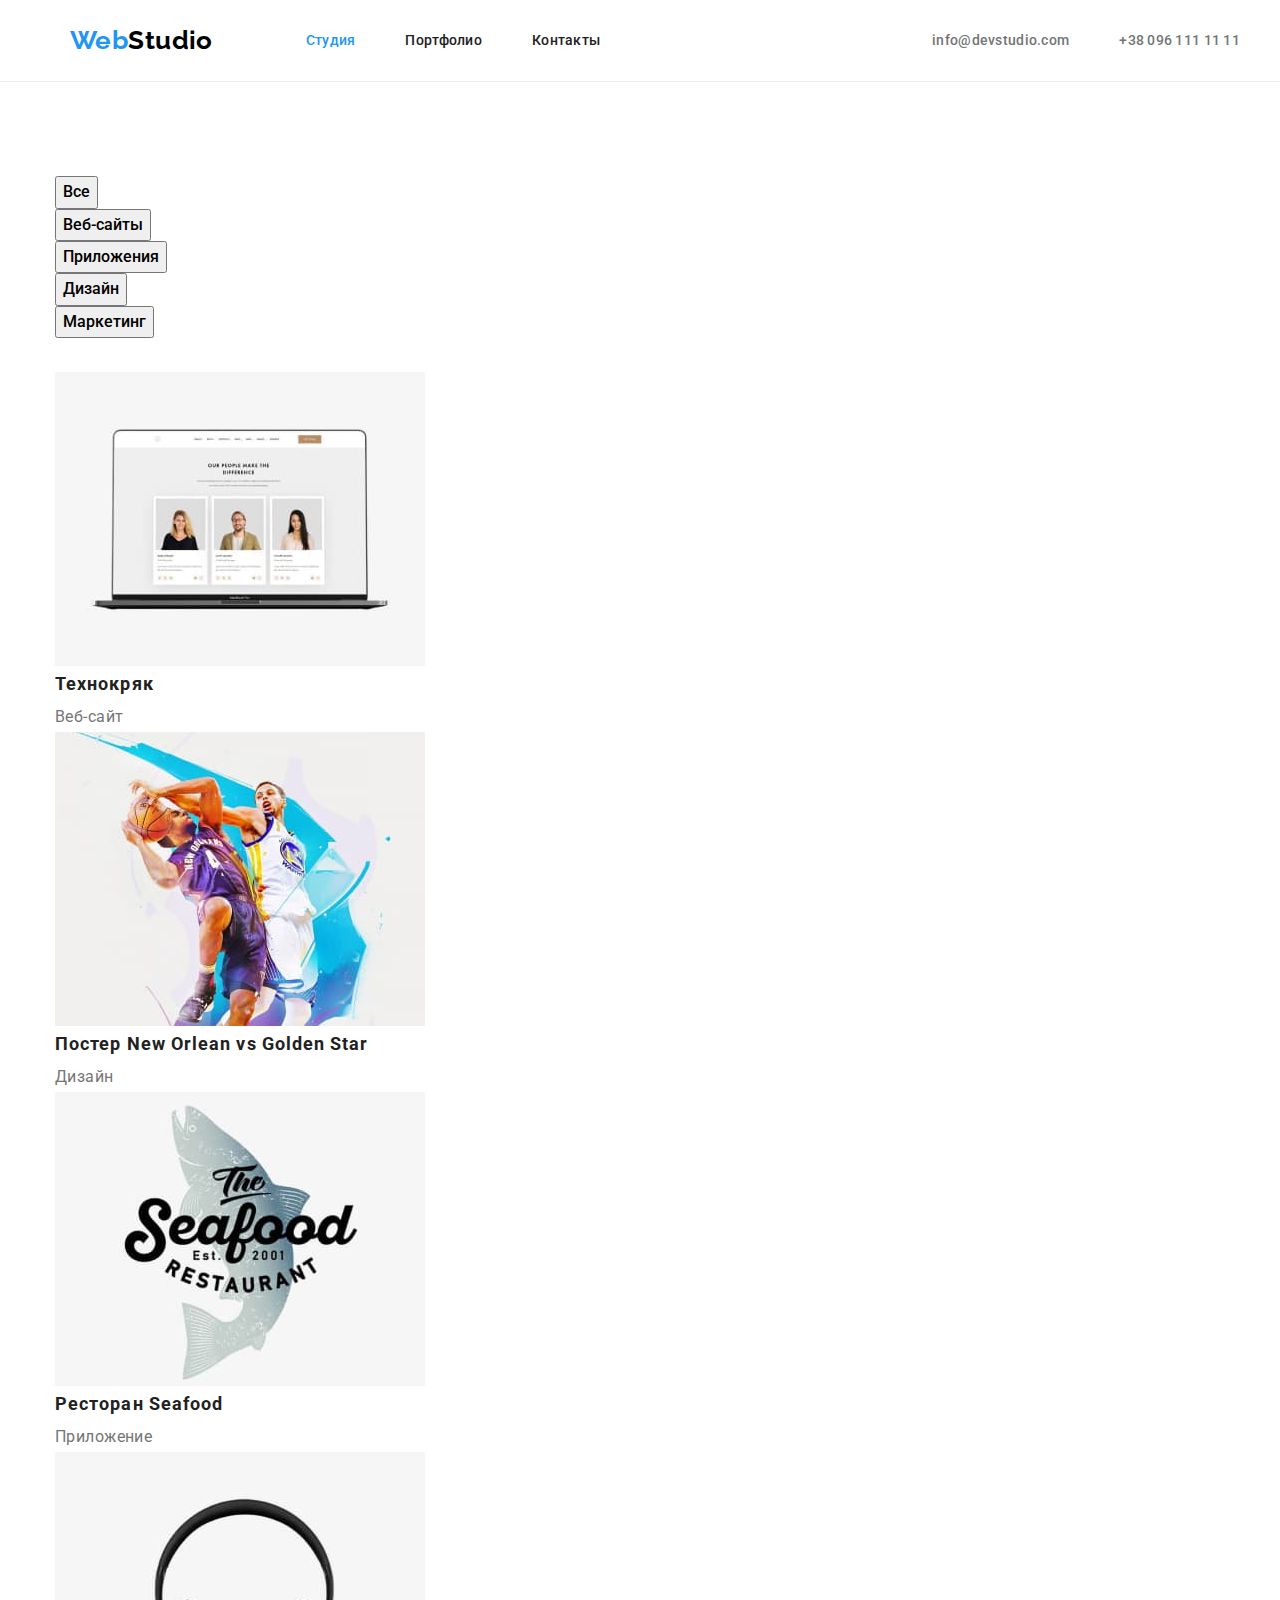
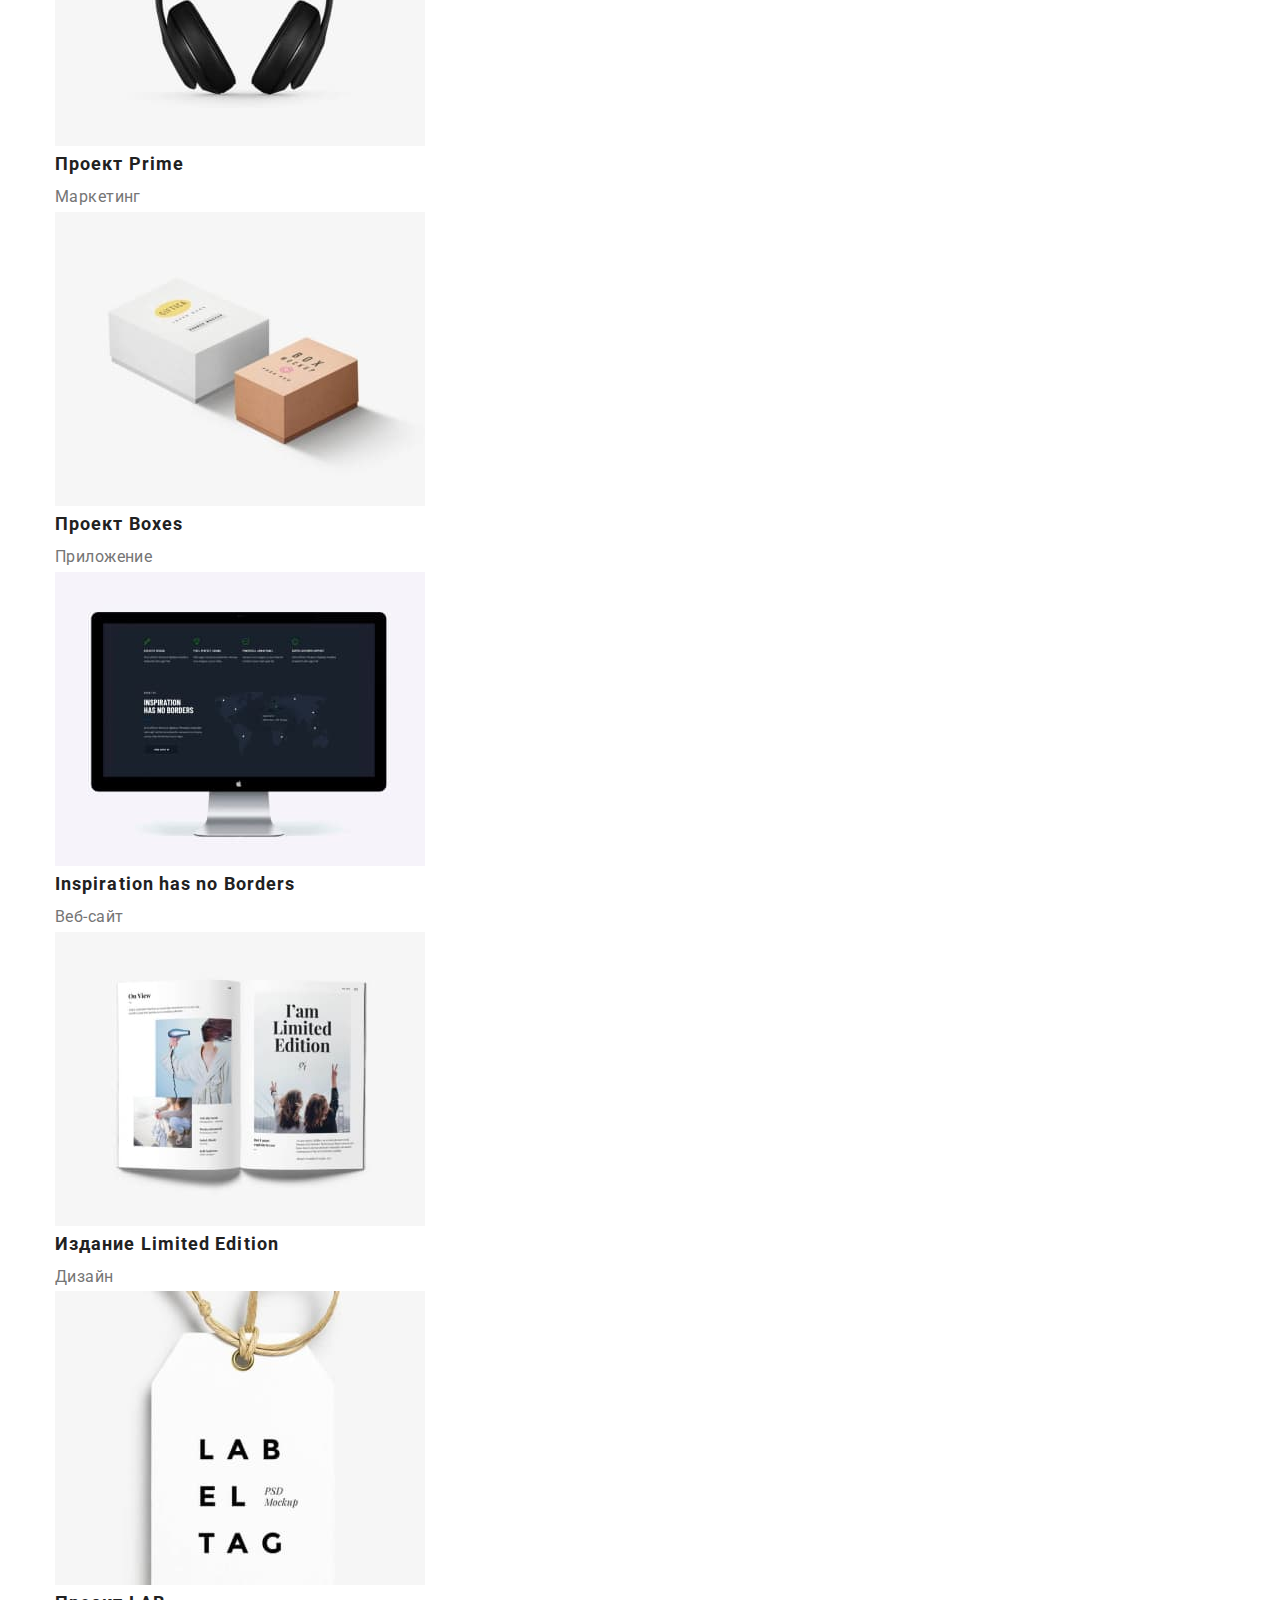
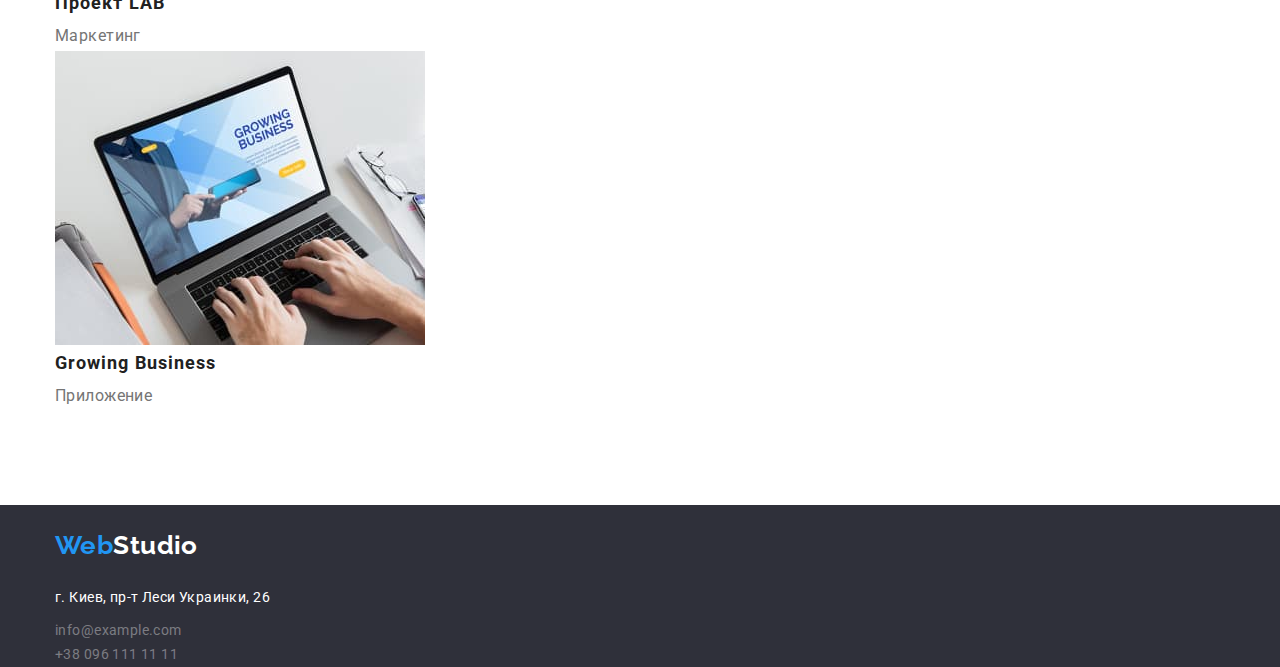
==== portfolio.html @ 8511cfc5 "add header border-box" ====
<!DOCTYPE html>
<html lang="ru">
  <head>
    <meta charset="UTF-8" />
    <meta http-equiv="X-UA-Compatible" content="IE=edge" />
    <meta name="viewport" content="width=device-width, initial-scale=1.0" />
    <title>Document</title>
    <link
      href="https://fonts.googleapis.com/css2?family=Raleway:wght@700&family=Roboto:wght@400;500;700;900&display=swap"
      rel="stylesheet"
    />
    <link
      rel="stylesheet"
      href="https://cdn.jsdelivr.net/npm/modern-normalize@1.1.0/modern-normalize.min.css"
    />
    <link rel="stylesheet" href="./css/styles.css" />
  </head>

  <body>
    <!-- header -->

    <header class="header">
      <div class="container">
        <nav class="container header-nav">
          <a href="./index.html" class="logo"
            ><span class="accent">Web</span>Studio</a
          >
          <ul class="site-nav">
            <li class="item">
              <a href="./index.html" class="nav-link current">Студия</a>
            </li>
            <li class="item">
              <a href="./portfolio.html" class="nav-link">Портфолио</a>
            </li>
            <li class="item"><a href="" class="nav-link">Контакты</a></li>
          </ul>

          <ul class="contacts">
            <li class="item">
              <a href="mailto:info@devstudio.com" class="contacts-link"
                >info@devstudio.com</a
              >
            </li>
            <li class="item">
              <a href="tel:+380961111111" class="contacts-link"
                >+38 096 111 11 11</a
              >
            </li>
          </ul>
        </nav>
      </div>
    </header>

    <main>
      <section class="section">
        <div class="container">
          <h1 style="display: none">Наши проекты</h1>
          <ul class="buttons">
            <li><button type="button" class="button">Все</button></li>
            <li><button type="button" class="button">Веб-сайты</button></li>
            <li><button type="button" class="button">Приложения</button></li>
            <li><button type="button" class="button">Дизайн</button></li>
            <li><button type="button" class="button">Маркетинг</button></li>
          </ul>

          <!-- projects -->

          <ul>
            <li>
              <img src="./images/portfolio/1.jpg" alt="Технокряк" width="370" />
              <h2 class="projects-title">Технокряк</h2>
              <p class="projects-description">Веб-сайт</p>
            </li>
            <li>
              <img
                src="./images/portfolio/2.jpg"
                alt="Постер New Orlean vs Golden Star"
                width="370"
              />
              <h2 class="projects-title">Постер New Orlean vs Golden Star</h2>
              <p class="projects-description">Дизайн</p>
            </li>
            <li>
              <img
                src="./images/portfolio/3.jpg"
                alt="Ресторан Seafood"
                width="370"
              />
              <h2 class="projects-title">Ресторан Seafood</h2>
              <p class="projects-description">Приложение</p>
            </li>
            <li>
              <img
                src="./images/portfolio/4.jpg"
                alt="Проект Prime"
                width="370"
              />
              <h2 class="projects-title">Проект Prime</h2>
              <p class="projects-description">Маркетинг</p>
            </li>
            <li>
              <img
                src="./images/portfolio/5.jpg"
                alt="Проект Boxes"
                width="370"
              />
              <h2 class="projects-title">Проект Boxes</h2>
              <p class="projects-description">Приложение</p>
            </li>
            <li>
              <img
                src="./images/portfolio/6.jpg"
                alt="Inspiration has no Borders"
                width="370"
              />
              <h2 class="projects-title">Inspiration has no Borders</h2>
              <p class="projects-description">Веб-сайт</p>
            </li>
            <li>
              <img
                src="./images/portfolio/7.jpg"
                alt="Издание Limited Edition"
                width="370"
              />
              <h2 class="projects-title">Издание Limited Edition</h2>
              <p class="projects-description">Дизайн</p>
            </li>
            <li>
              <img
                src="./images/portfolio/8.jpg"
                alt="Проект LAB"
                width="370"
              />
              <h2 class="projects-title">Проект LAB</h2>
              <p class="projects-description">Маркетинг</p>
            </li>
            <li>
              <img
                src="./images/portfolio/9.jpg"
                alt="Growing Business"
                width="370"
              />
              <h2 class="projects-title">Growing Business</h2>
              <p class="projects-description">Приложение</p>
            </li>
          </ul>
        </div>
      </section>
    </main>

    <!-- footer -->

    <footer class="footer">
      <div class="container">
        <a href="./index.html" class="logo">
          <span class="accent">Web</span><span class="studio">Studio</span>
        </a>
        <address class="address">
          <ul>
            <li>
              <a
                href="https://goo.gl/maps/4YTj8nZPd8LjC2Ac9"
                class="address-link"
                target="_blank"
                rel="noopener norefferer"
              >
                г. Киев, пр-т Леси Украинки, 26
              </a>
            </li>
            <li>
              <a href="mailto:info@example.com" class="contacts-link"
                >info@example.com</a
              >
            </li>
            <li>
              <a href="tel:+380961111111" class="contacts-link"
                >+38 096 111 11 11</a
              >
            </li>
          </ul>
        </address>
      </div>
    </footer>
  </body>
</html>
---- css/styles.css ----
:root {
    --primary-text-color: #212121;
    --background-color: #FFFFFF;
    --accent-color: #2196F3;
    --sections-color: #2F303A;
    --text-color: #757575;
    --contacts-link: #FFFFFF60;
}

h1, h2, h3, h4, h5, h6, p {
    margin-top: 0;
    margin-bottom: 0;
}

ul, ol {
    margin-top: 0;
    margin-bottom: 0;
    padding-left: 0;
}

img {
    display: block;
}

.container {
    width: 1200px;
    margin-left: auto;
    margin-right: auto;
    padding-left: 15px;
    padding-right: 15px;
    /* outline: 2px solid tomato; */
}

.section-list {
    display: flex;
    justify-content: space-between;
}

.team-list {
    display: flex;
}

.list-item:nth-child(-n + 4) {
    margin-right: 30px;
}

.list-item:last-child {
    margin-right: 0;
}

a {
    text-decoration: none
}

li {
    list-style-type: none;
}

body {
    color: var(--primary-text-color);
    background-color: var(--background-color);
    font-family: 'Roboto', sans-serif;
    font-size: 14px;
    letter-spacing: 0.03em;
}

.header {
    background-color: var(--background-color);
    border-bottom: 1px solid #ECECEC;
}

.logo {
    display: inline-block;
    margin-right: 93px;
    padding-top: 25px;
    padding-bottom: 25px;
    font-family: 'Raleway';
    font-weight: 700;
    font-size: 26px;
    line-height: 1.2;      
}

.header .logo {
    color: #000000;
    
}

.accent {
    color: var(--accent-color);

}


.header .contacts-link {
    display: flex;
    font-weight: 500;
    line-height: 1.14;
    letter-spacing: 0.02em;
    color: var(--text-color);
}

.nav-link {
    color: var(--primary-text-color);
}

.nav-link {
    padding-top: 32px;
    padding-bottom: 32px;
    font-weight: 500;
    line-height: 1.14;
    letter-spacing: 0.02em;
}

.nav-link:hover,
.nav-link:focus {
    color: var(--accent-color);
}

.site-nav {
    display:flex
}

.site-nav .item {
    margin-right: 50px;
}

.site-nav .item:last-child {
    margin-right: 0;
}

.site-nav .current {
    color: var(--accent-color);
}

.contacts {
    display: flex;
    margin-left: auto;
}

.contacts .item + .item {
    margin-left: 50px;
}

.contacts-link:hover 
.contacts-link:focus {
    color: var(--accent-color);
}

.header-nav {
    display: flex;
    align-items: center;
    /* justify-content: space-around; */
}

.hero {
    text-align: center;
    background: var(--sections-color);
}

.hero-title {
    margin-bottom: 30px;
    font-weight: 900;
    font-size: 44px;
    line-height: 1,36;
    text-align: center;
    letter-spacing: 0.06em;
    text-transform: uppercase;
    color: var(--background-color)
}

.hero .button {
    padding: 10px 32px;
    
    color: var(--background-color);
    background: var(--accent-color);
    box-shadow: 0px 4px 4px rgba(0, 0, 0, 0.15);
    border-radius: 4px;

    font-weight: 700;
    font-size: 16px;
    line-height: 1.85;
}

.hero .button:hover,
.hero .button:focus {
    background-color: #188CE8
}


.advantages-title {
    margin-bottom: 10px;
    font-weight: 700;
    font-size: 14px;
    line-height: 1.14;
    text-transform: uppercase;
    color: var(--primary-text-color);
}

.advantages-description {
    margin-bottom: 30px;
    font-weight: 400;
    font-size: 14px;
    line-height: 1,7;
    color: var(--text-color);
}

.section-title {
    margin-bottom: 50px;
    font-size: 36px;
    line-height: 1.16;
    text-align: center;
    color: var(--primary-text-color);
}

.team-title {
    margin-bottom: 50px;
    font-size: 36px;
    line-height: 1.116;
    text-align: center;
    color: var(--primary-text-color);
}

.team-member-title {
    margin-top: 30px;
    margin-bottom: 10px;
    font-weight: 500;
    font-size: 16px;
    line-height: 1.18;
    text-align: center;
}

.team-descprition {
    font-size: 16px;
    line-height: 1.18;
    text-align: center;
}

.section {
    padding-top: 94px;
    padding-bottom: 94px;
}

.team {
    background-color: #F5F4FA;
}


.contacts, .nav-link, p {
    color: var(--text-color);
}

.nav-link {
    color: var(--primary-text-color);
}

.button {
    cursor: pointer
}

.section .buttons {
    display: inline-block;
    margin-bottom: 34px;
}

.buttons .button {
    font-family: inherit;
    font-weight: 500;
    font-size: 16px;
    line-height: 1.65;
    text-align: center;
}

.projects-title {
    font-weight: 700;
    font-size: 18px;
    line-height: 2;
    letter-spacing: 0.06em;
}

.projects-description {
    font-size: 16px;
    line-height: 1.87;
}

.button:hover,
.button:focus {
    color: var(--background-color);
    background-color: var(--accent-color);
}

.footer {
    background-color: var(--sections-color);
}

.footer .logo {
    display: inline-block;
}

.footer .studio,
.address .address-link {
    color: var(--background-color);
}

.footer .address-link {
    display: inline-block;
    margin-bottom: 9px;
    font-style: normal;
    font-weight: 400;
    line-height: 1.7;
}

.footer .contacts-link {
    margin-bottom: 9px;
    font-style: normal;
    font-weight: 400;
    line-height: 1.7;
    color: var(--contacts-link);
}



.contacts-link:hover,
.contacts-link:focus {
    color: var(--accent-color);
}
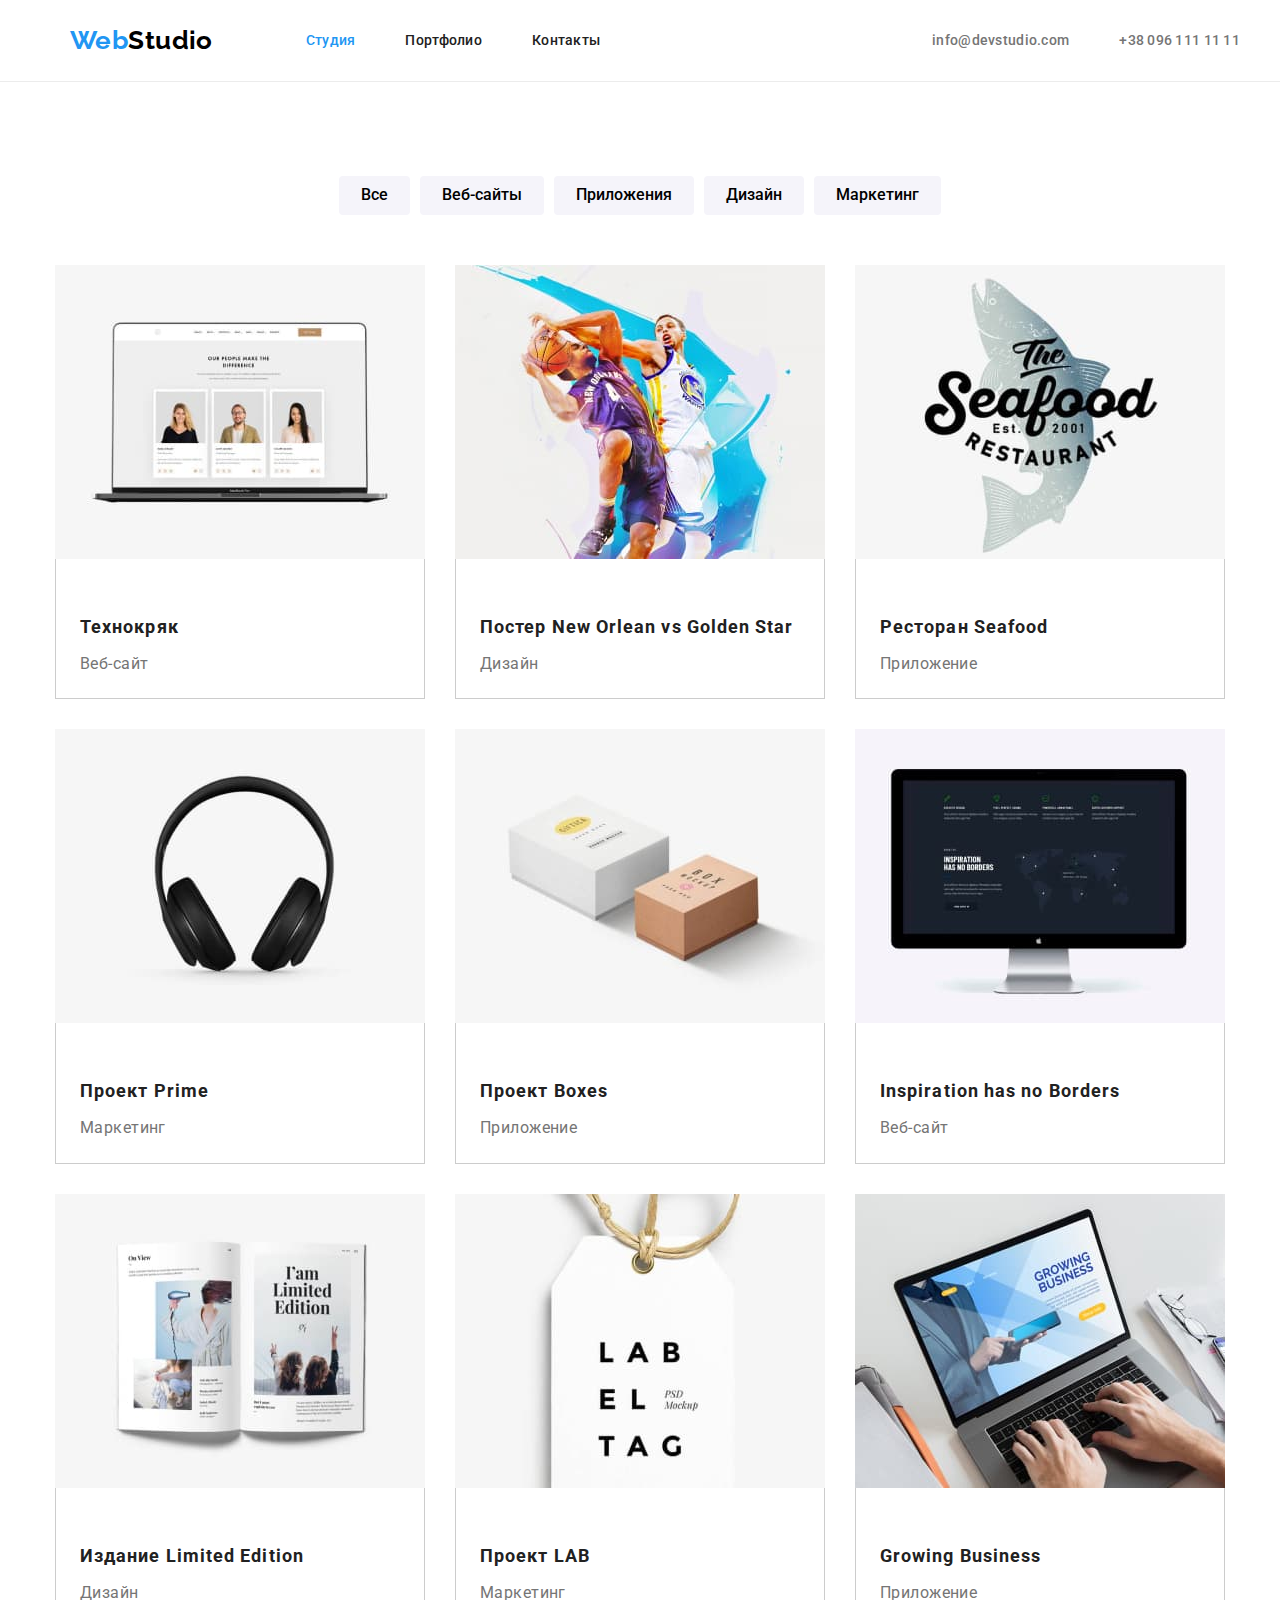
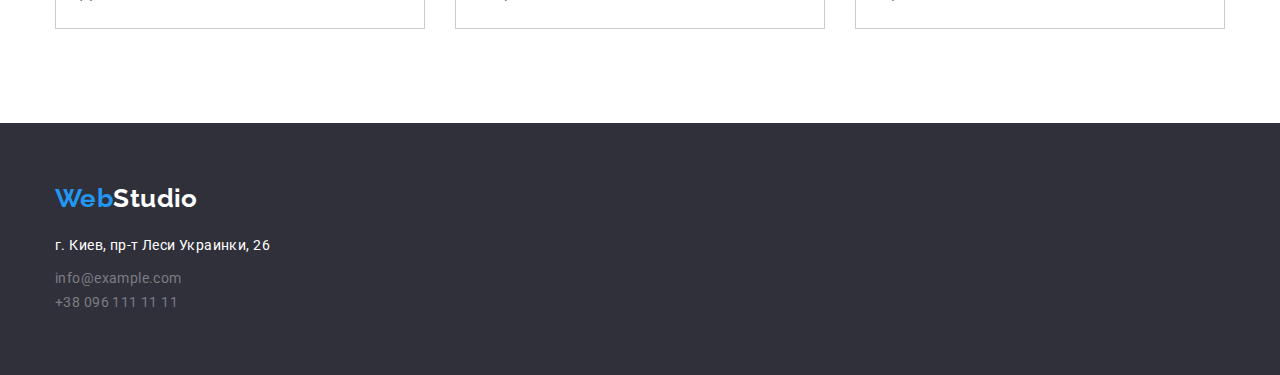
==== commit 33376f55: "add cards" ====
--- a/portfolio.html
+++ b/portfolio.html
@@ -52,98 +52,132 @@
     </header>
 
     <main>
+
       <section class="section">
         <div class="container">
           <h1 style="display: none">Наши проекты</h1>
           <ul class="buttons">
-            <li><button type="button" class="button">Все</button></li>
-            <li><button type="button" class="button">Веб-сайты</button></li>
-            <li><button type="button" class="button">Приложения</button></li>
-            <li><button type="button" class="button">Дизайн</button></li>
-            <li><button type="button" class="button">Маркетинг</button></li>
+            <li class="list-item">
+              <button type="button" class="button">Все</button>
+            </li>
+            <li class="list-item">
+              <button type="button" class="button">Веб-сайты</button>
+            </li>
+            <li class="list-item">
+              <button type="button" class="button">Приложения</button>
+            </li>
+            <li class="list-item">
+              <button type="button" class="button">Дизайн</button>
+            </li>
+            <li class="list-item">
+              <button type="button" class="button">Маркетинг</button>
+            </li>
           </ul>
 
           <!-- projects -->
-
-          <ul>
-            <li>
-              <img src="./images/portfolio/1.jpg" alt="Технокряк" width="370" />
-              <h2 class="projects-title">Технокряк</h2>
-              <p class="projects-description">Веб-сайт</p>
-            </li>
-            <li>
-              <img
-                src="./images/portfolio/2.jpg"
-                alt="Постер New Orlean vs Golden Star"
-                width="370"
-              />
-              <h2 class="projects-title">Постер New Orlean vs Golden Star</h2>
-              <p class="projects-description">Дизайн</p>
-            </li>
-            <li>
-              <img
-                src="./images/portfolio/3.jpg"
-                alt="Ресторан Seafood"
-                width="370"
-              />
-              <h2 class="projects-title">Ресторан Seafood</h2>
-              <p class="projects-description">Приложение</p>
-            </li>
-            <li>
-              <img
-                src="./images/portfolio/4.jpg"
-                alt="Проект Prime"
-                width="370"
-              />
-              <h2 class="projects-title">Проект Prime</h2>
-              <p class="projects-description">Маркетинг</p>
-            </li>
-            <li>
-              <img
-                src="./images/portfolio/5.jpg"
-                alt="Проект Boxes"
-                width="370"
-              />
-              <h2 class="projects-title">Проект Boxes</h2>
-              <p class="projects-description">Приложение</p>
-            </li>
-            <li>
-              <img
-                src="./images/portfolio/6.jpg"
-                alt="Inspiration has no Borders"
-                width="370"
-              />
-              <h2 class="projects-title">Inspiration has no Borders</h2>
-              <p class="projects-description">Веб-сайт</p>
-            </li>
-            <li>
-              <img
-                src="./images/portfolio/7.jpg"
-                alt="Издание Limited Edition"
-                width="370"
-              />
-              <h2 class="projects-title">Издание Limited Edition</h2>
-              <p class="projects-description">Дизайн</p>
-            </li>
-            <li>
-              <img
-                src="./images/portfolio/8.jpg"
-                alt="Проект LAB"
-                width="370"
-              />
-              <h2 class="projects-title">Проект LAB</h2>
-              <p class="projects-description">Маркетинг</p>
-            </li>
-            <li>
-              <img
-                src="./images/portfolio/9.jpg"
-                alt="Growing Business"
-                width="370"
-              />
-              <h2 class="projects-title">Growing Business</h2>
-              <p class="projects-description">Приложение</p>
-            </li>
-          </ul>
+          
+            <ul class="projects-list">
+              <li>
+                <img
+                  src="./images/portfolio/1.jpg"
+                  alt="Технокряк"
+                  width="370"
+                />
+                <div class="projects-card">
+                <h2 class="projects-title">Технокряк</h2>
+                <p class="projects-description">Веб-сайт</p>
+                </div>
+              </li>
+              <li>
+                <img
+                  src="./images/portfolio/2.jpg"
+                  alt="Постер New Orlean vs Golden Star"
+                  width="370"
+                />
+                <div class="projects-card">
+                <h2 class="projects-title">Постер New Orlean vs Golden Star</h2>
+                <p class="projects-description">Дизайн</p>
+                </div>
+              </li>
+              <li>
+                <img
+                  src="./images/portfolio/3.jpg"
+                  alt="Ресторан Seafood"
+                  width="370"
+                />
+                <div class="projects-card">
+                <h2 class="projects-title">Ресторан Seafood</h2>
+                <p class="projects-description">Приложение</p>
+                </div>
+              </li>
+              <li>
+                <img
+                  src="./images/portfolio/4.jpg"
+                  alt="Проект Prime"
+                  width="370"
+                />
+                <div class="projects-card">
+                <h2 class="projects-title">Проект Prime</h2>
+                <p class="projects-description">Маркетинг</p>
+                </div>
+              </li>
+              <li>
+                <img
+                  src="./images/portfolio/5.jpg"
+                  alt="Проект Boxes"
+                  width="370"
+                />
+                <div class="projects-card">
+                <h2 class="projects-title">Проект Boxes</h2>
+                <p class="projects-description">Приложение</p>
+                </div>
+              </li>
+              <li>
+                <img
+                  src="./images/portfolio/6.jpg"
+                  alt="Inspiration has no Borders"
+                  width="370"
+                />
+                <div class="projects-card">
+                <h2 class="projects-title">Inspiration has no Borders</h2>
+                <p class="projects-description">Веб-сайт</p>
+                </div>
+              </li>
+              <li>
+                <img
+                  src="./images/portfolio/7.jpg"
+                  alt="Издание Limited Edition"
+                  width="370"
+                />
+                <div class="projects-card">
+                <h2 class="projects-title">Издание Limited Edition</h2>
+                <p class="projects-description">Дизайн</p>
+                </div>
+              </li>
+              <li>
+                <img
+                  src="./images/portfolio/8.jpg"
+                  alt="Проект LAB"
+                  width="370"
+                />
+                <div class="projects-card">
+                <h2 class="projects-title">Проект LAB</h2>
+                <p class="projects-description">Маркетинг</p>
+                </div>
+              </li>
+              <li>
+                <img
+                  src="./images/portfolio/9.jpg"
+                  alt="Growing Business"
+                  width="370"
+                />
+                <div class="projects-card">
+                <h2 class="projects-title">Growing Business</h2>
+                <p class="projects-description">Приложение</p>
+                </div>
+              </li>
+            </ul>
+          </div>
         </div>
       </section>
     </main>
@@ -179,7 +213,6 @@
             </li>
           </ul>
         </address>
-      </div>
     </footer>
   </body>
 </html>
--- a/css/styles.css
+++ b/css/styles.css
@@ -20,6 +20,8 @@
 
 img {
     display: block;
+    max-width: 100%;
+    height: auto;
 }
 
 .container {
@@ -34,6 +36,10 @@
 .section-list {
     display: flex;
     justify-content: space-between;
+}
+
+.advantages-list {
+    display: flex;
 }
 
 .team-list {
@@ -158,6 +164,7 @@
 }
 
 .hero-title {
+    /* margin-top: 200px; */
     margin-bottom: 30px;
     font-weight: 900;
     font-size: 44px;
@@ -170,7 +177,7 @@
 
 .hero .button {
     padding: 10px 32px;
-    
+    /* margin-bottom: 200px; */
     color: var(--background-color);
     background: var(--accent-color);
     box-shadow: 0px 4px 4px rgba(0, 0, 0, 0.15);
@@ -257,31 +264,66 @@
     cursor: pointer
 }
 
-.section .buttons {
-    display: inline-block;
-    margin-bottom: 34px;
-}
+.buttons {
+    display: flex;
+    justify-content: center;
+    margin-bottom: 50px;
+}
+
+.buttons .list-item:nth-child(-n + 5) {
+    margin-right: 10px;
+}
+
+.buttons .list-item:last-child {
+    margin-right: 0;
+}
+    
 
 .buttons .button {
+    padding: 6px 22px;
     font-family: inherit;
     font-weight: 500;
     font-size: 16px;
     line-height: 1.65;
     text-align: center;
+    background: #F5F4FA;
+    border-radius: 4px;
+    border: transparent;
+}
+
+.projects-list {
+    display: flex;
+    flex-wrap: wrap;
+    gap: 30px;
+}
+
+
+.projects-description {
+
+    margin-left: 24px;
+    margin-right: 24px;
+    margin-bottom: 20px;
+    font-size: 16px;
+    line-height: 1.87;
+}
+
+.projects-card { 
+    padding-top: 30px;
+    border: 1px solid #ccc;
+    border-top: none;
 }
 
 .projects-title {
+    margin-top: 20px;
+    margin-bottom: 4px;
+    margin-left: 24px;
+    margin-right: 24px;
     font-weight: 700;
     font-size: 18px;
     line-height: 2;
     letter-spacing: 0.06em;
 }
 
-.projects-description {
-    font-size: 16px;
-    line-height: 1.87;
-}
-
 .button:hover,
 .button:focus {
     color: var(--background-color);
@@ -293,7 +335,16 @@
 }
 
 .footer .logo {
+    margin-top: 60px;
+    padding-bottom: 0;
+    padding-top: 0;
+    margin-bottom: 20px;
+    margin-right: 0;
     display: inline-block;
+}
+
+.address {
+    padding-bottom: 60px;
 }
 
 .footer .studio,
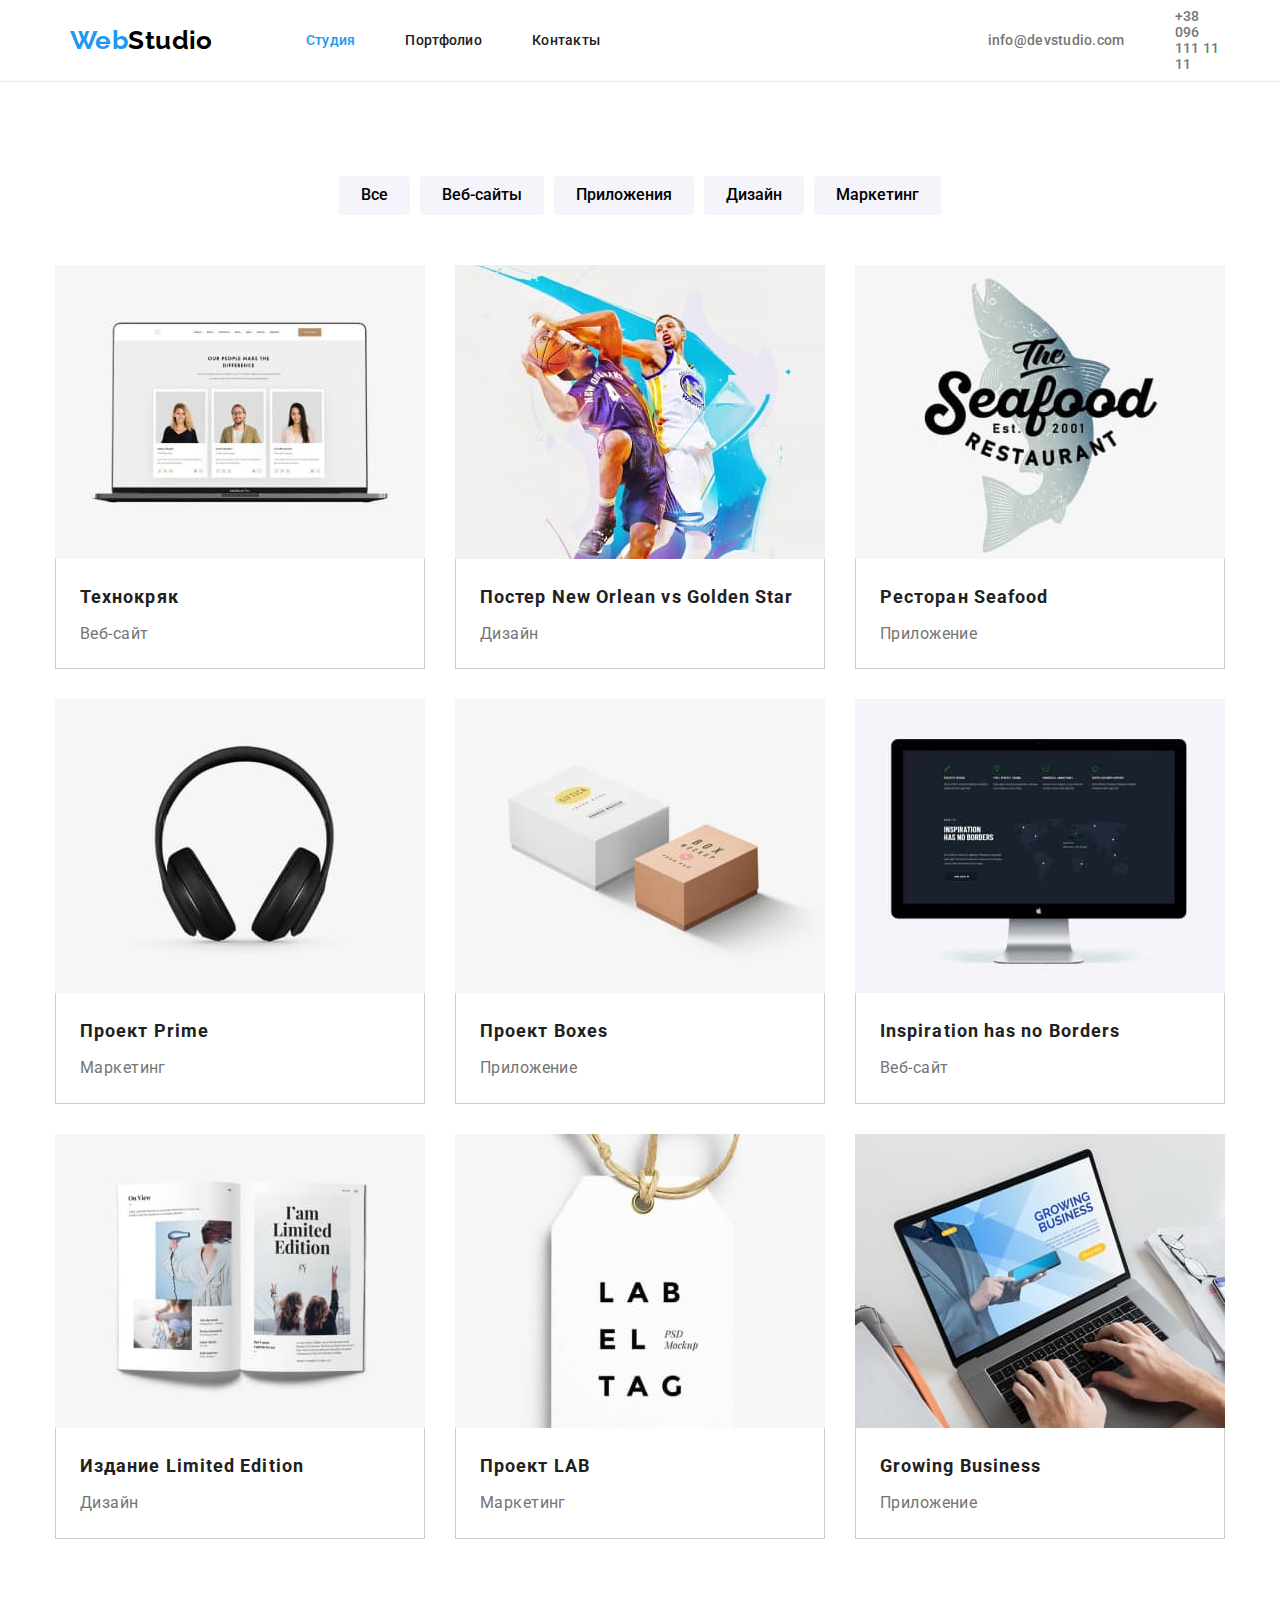
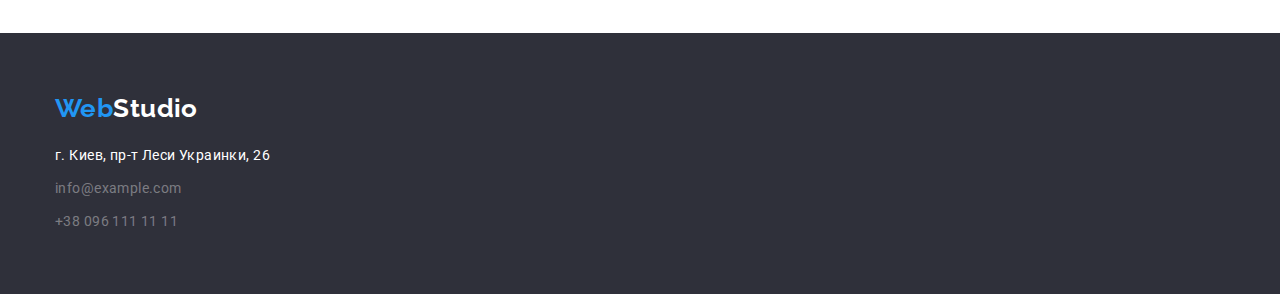
==== commit 87899247: "add" ====
--- a/portfolio.html
+++ b/portfolio.html
@@ -20,11 +20,12 @@
     <!-- header -->
 
     <header class="header">
-      <div class="container">
+      <div class="container page-header">
         <nav class="container header-nav">
           <a href="./index.html" class="logo"
             ><span class="accent">Web</span>Studio</a
           >
+
           <ul class="site-nav">
             <li class="item">
               <a href="./index.html" class="nav-link current">Студия</a>
@@ -34,20 +35,20 @@
             </li>
             <li class="item"><a href="" class="nav-link">Контакты</a></li>
           </ul>
-
-          <ul class="contacts">
-            <li class="item">
-              <a href="mailto:info@devstudio.com" class="contacts-link"
-                >info@devstudio.com</a
-              >
-            </li>
-            <li class="item">
-              <a href="tel:+380961111111" class="contacts-link"
-                >+38 096 111 11 11</a
-              >
-            </li>
-          </ul>
         </nav>
+
+        <ul class="contacts">
+          <li class="item">
+            <a href="mailto:info@devstudio.com" class="contacts-link"
+              >info@devstudio.com</a
+            >
+          </li>
+          <li class="item">
+            <a href="tel:+380961111111" class="contacts-link"
+              >+38 096 111 11 11</a
+            >
+          </li>
+        </ul>
       </div>
     </header>
 
@@ -191,7 +192,7 @@
         </a>
         <address class="address">
           <ul>
-            <li>
+            <li class="item">
               <a
                 href="https://goo.gl/maps/4YTj8nZPd8LjC2Ac9"
                 class="address-link"
@@ -201,18 +202,19 @@
                 г. Киев, пр-т Леси Украинки, 26
               </a>
             </li>
-            <li>
+            <li class="item">
               <a href="mailto:info@example.com" class="contacts-link"
                 >info@example.com</a
               >
             </li>
-            <li>
+            <li class="item">
               <a href="tel:+380961111111" class="contacts-link"
                 >+38 096 111 11 11</a
               >
             </li>
           </ul>
         </address>
+      </div>
     </footer>
   </body>
-</html>
+</html>--- a/css/styles.css
+++ b/css/styles.css
@@ -42,8 +42,19 @@
     display: flex;
 }
 
+.advantages-list .list-item {
+    width: 270px;;
+}
+
 .team-list {
     display: flex;
+    
+}
+
+.team-list > .list-item {
+    background-color: var(--background-color);
+    box-shadow: 0px 1px 3px rgba(0, 0, 0, 0.12), 0px 1px 1px rgba(0, 0, 0, 0.14), 0px 2px 1px rgba(0, 0, 0, 0.2);
+    border-radius: 0px 0px 4px 4px;
 }
 
 .list-item:nth-child(-n + 4) {
@@ -68,6 +79,11 @@
     font-family: 'Roboto', sans-serif;
     font-size: 14px;
     letter-spacing: 0.03em;
+}
+
+.section {
+    padding-top: 94px;
+    padding-bottom: 94px;
 }
 
 .header {
@@ -122,6 +138,12 @@
     color: var(--accent-color);
 }
 
+.contacts {
+    display: flex;
+    margin-left: auto;
+    align-items: center;
+}
+
 .site-nav {
     display:flex
 }
@@ -138,10 +160,11 @@
     color: var(--accent-color);
 }
 
-.contacts {
-    display: flex;
-    margin-left: auto;
-}
+.page-header {
+    display: flex;
+}
+
+
 
 .contacts .item + .item {
     margin-left: 50px;
@@ -159,16 +182,20 @@
 }
 
 .hero {
+    padding: 200px 0;
     text-align: center;
     background: var(--sections-color);
 }
 
 .hero-title {
     /* margin-top: 200px; */
+    width: 696px;
+    margin-left: auto;
+    margin-right: auto;
     margin-bottom: 30px;
     font-weight: 900;
     font-size: 44px;
-    line-height: 1,36;
+    line-height: 1.36;
     text-align: center;
     letter-spacing: 0.06em;
     text-transform: uppercase;
@@ -176,6 +203,7 @@
 }
 
 .hero .button {
+    border: none;
     padding: 10px 32px;
     /* margin-bottom: 200px; */
     color: var(--background-color);
@@ -211,6 +239,10 @@
     color: var(--text-color);
 }
 
+.about {
+    padding-top: 0;
+}
+
 .section-title {
     margin-bottom: 50px;
     font-size: 36px;
@@ -228,8 +260,8 @@
 }
 
 .team-member-title {
-    margin-top: 30px;
-    margin-bottom: 10px;
+    padding-top: 30px;
+    padding-bottom: 10px;
     font-weight: 500;
     font-size: 16px;
     line-height: 1.18;
@@ -237,14 +269,10 @@
 }
 
 .team-descprition {
+    margin-bottom: 30px; 
     font-size: 16px;
     line-height: 1.18;
     text-align: center;
-}
-
-.section {
-    padding-top: 94px;
-    padding-bottom: 94px;
 }
 
 .team {
@@ -299,25 +327,23 @@
 
 
 .projects-description {
-
-    margin-left: 24px;
-    margin-right: 24px;
-    margin-bottom: 20px;
+    padding-left: 24px;
+    padding-right: 24px;
+    padding-bottom: 20px;
     font-size: 16px;
     line-height: 1.87;
 }
 
 .projects-card { 
-    padding-top: 30px;
     border: 1px solid #ccc;
     border-top: none;
 }
 
 .projects-title {
-    margin-top: 20px;
     margin-bottom: 4px;
-    margin-left: 24px;
-    margin-right: 24px;
+    padding-top: 20px;
+    padding-left: 24px;
+    padding-right: 24px;
     font-weight: 700;
     font-size: 18px;
     line-height: 2;
@@ -331,20 +357,26 @@
 }
 
 .footer {
+    padding: 60px 0;
     background-color: var(--sections-color);
 }
 
 .footer .logo {
-    margin-top: 60px;
-    padding-bottom: 0;
-    padding-top: 0;
+    padding: 0;
+    display: inline-block;
     margin-bottom: 20px;
-    margin-right: 0;
-    display: inline-block;
+}
+
+.footer .studio {
+    margin-bottom: 20px;
 }
 
 .address {
-    padding-bottom: 60px;
+    padding: 0;
+}
+
+.address .item:not(:last-child) {
+    margin-bottom: 9px;
 }
 
 .footer .studio,
@@ -354,22 +386,19 @@
 
 .footer .address-link {
     display: inline-block;
-    margin-bottom: 9px;
     font-style: normal;
     font-weight: 400;
     line-height: 1.7;
 }
 
 .footer .contacts-link {
-    margin-bottom: 9px;
+    display: inline-block;
     font-style: normal;
     font-weight: 400;
     line-height: 1.7;
     color: var(--contacts-link);
 }
 
-
-
 .contacts-link:hover,
 .contacts-link:focus {
     color: var(--accent-color);
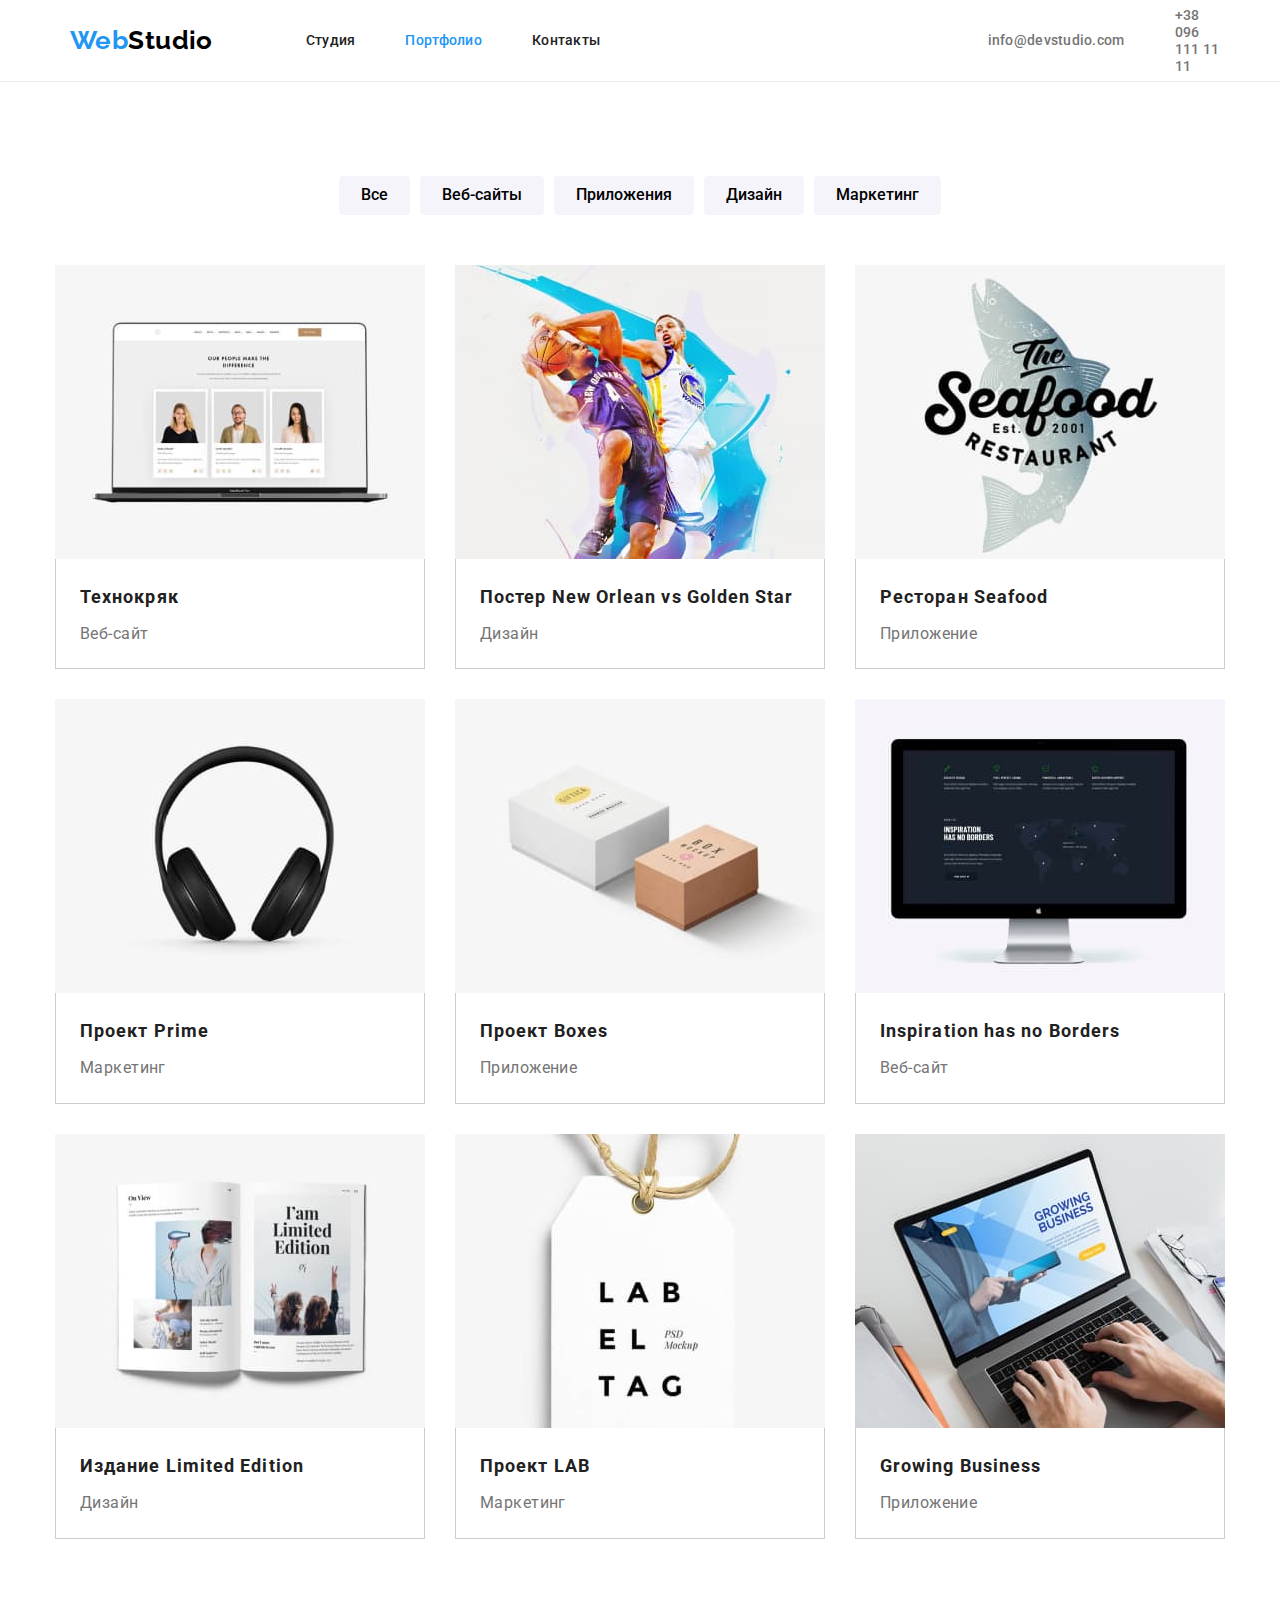
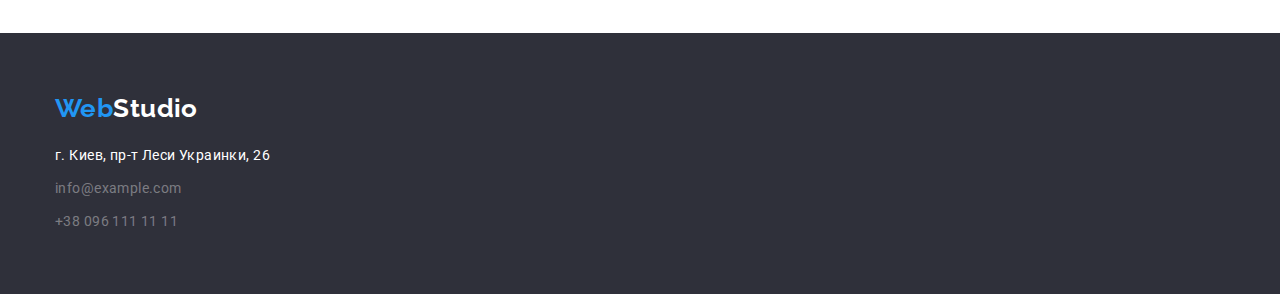
==== commit acc72a5c: "add .current" ====
--- a/portfolio.html
+++ b/portfolio.html
@@ -28,16 +28,16 @@
 
           <ul class="site-nav">
             <li class="item">
-              <a href="./index.html" class="nav-link current">Студия</a>
-            </li>
-            <li class="item">
-              <a href="./portfolio.html" class="nav-link">Портфолио</a>
+              <a href="./index.html" class="nav-link">Студия</a>
+            </li>
+            <li class="item">
+              <a href="./portfolio.html" class="nav-link current">Портфолио</a>
             </li>
             <li class="item"><a href="" class="nav-link">Контакты</a></li>
           </ul>
         </nav>
 
-        <ul class="contacts">
+        <ul class="contacts-list">
           <li class="item">
             <a href="mailto:info@devstudio.com" class="contacts-link"
               >info@devstudio.com</a
@@ -53,7 +53,6 @@
     </header>
 
     <main>
-
       <section class="section">
         <div class="container">
           <h1 style="display: none">Наши проекты</h1>
@@ -76,109 +75,104 @@
           </ul>
 
           <!-- projects -->
-          
-            <ul class="projects-list">
-              <li>
-                <img
-                  src="./images/portfolio/1.jpg"
-                  alt="Технокряк"
-                  width="370"
-                />
-                <div class="projects-card">
+
+          <ul class="projects-list">
+            <li>
+              <img src="./images/portfolio/1.jpg" alt="Технокряк" width="370" />
+              <div class="projects-card">
                 <h2 class="projects-title">Технокряк</h2>
                 <p class="projects-description">Веб-сайт</p>
-                </div>
-              </li>
-              <li>
-                <img
-                  src="./images/portfolio/2.jpg"
-                  alt="Постер New Orlean vs Golden Star"
-                  width="370"
-                />
-                <div class="projects-card">
+              </div>
+            </li>
+            <li>
+              <img
+                src="./images/portfolio/2.jpg"
+                alt="Постер New Orlean vs Golden Star"
+                width="370"
+              />
+              <div class="projects-card">
                 <h2 class="projects-title">Постер New Orlean vs Golden Star</h2>
                 <p class="projects-description">Дизайн</p>
-                </div>
-              </li>
-              <li>
-                <img
-                  src="./images/portfolio/3.jpg"
-                  alt="Ресторан Seafood"
-                  width="370"
-                />
-                <div class="projects-card">
+              </div>
+            </li>
+            <li>
+              <img
+                src="./images/portfolio/3.jpg"
+                alt="Ресторан Seafood"
+                width="370"
+              />
+              <div class="projects-card">
                 <h2 class="projects-title">Ресторан Seafood</h2>
                 <p class="projects-description">Приложение</p>
-                </div>
-              </li>
-              <li>
-                <img
-                  src="./images/portfolio/4.jpg"
-                  alt="Проект Prime"
-                  width="370"
-                />
-                <div class="projects-card">
+              </div>
+            </li>
+            <li>
+              <img
+                src="./images/portfolio/4.jpg"
+                alt="Проект Prime"
+                width="370"
+              />
+              <div class="projects-card">
                 <h2 class="projects-title">Проект Prime</h2>
                 <p class="projects-description">Маркетинг</p>
-                </div>
-              </li>
-              <li>
-                <img
-                  src="./images/portfolio/5.jpg"
-                  alt="Проект Boxes"
-                  width="370"
-                />
-                <div class="projects-card">
+              </div>
+            </li>
+            <li>
+              <img
+                src="./images/portfolio/5.jpg"
+                alt="Проект Boxes"
+                width="370"
+              />
+              <div class="projects-card">
                 <h2 class="projects-title">Проект Boxes</h2>
                 <p class="projects-description">Приложение</p>
-                </div>
-              </li>
-              <li>
-                <img
-                  src="./images/portfolio/6.jpg"
-                  alt="Inspiration has no Borders"
-                  width="370"
-                />
-                <div class="projects-card">
+              </div>
+            </li>
+            <li>
+              <img
+                src="./images/portfolio/6.jpg"
+                alt="Inspiration has no Borders"
+                width="370"
+              />
+              <div class="projects-card">
                 <h2 class="projects-title">Inspiration has no Borders</h2>
                 <p class="projects-description">Веб-сайт</p>
-                </div>
-              </li>
-              <li>
-                <img
-                  src="./images/portfolio/7.jpg"
-                  alt="Издание Limited Edition"
-                  width="370"
-                />
-                <div class="projects-card">
+              </div>
+            </li>
+            <li>
+              <img
+                src="./images/portfolio/7.jpg"
+                alt="Издание Limited Edition"
+                width="370"
+              />
+              <div class="projects-card">
                 <h2 class="projects-title">Издание Limited Edition</h2>
                 <p class="projects-description">Дизайн</p>
-                </div>
-              </li>
-              <li>
-                <img
-                  src="./images/portfolio/8.jpg"
-                  alt="Проект LAB"
-                  width="370"
-                />
-                <div class="projects-card">
+              </div>
+            </li>
+            <li>
+              <img
+                src="./images/portfolio/8.jpg"
+                alt="Проект LAB"
+                width="370"
+              />
+              <div class="projects-card">
                 <h2 class="projects-title">Проект LAB</h2>
                 <p class="projects-description">Маркетинг</p>
-                </div>
-              </li>
-              <li>
-                <img
-                  src="./images/portfolio/9.jpg"
-                  alt="Growing Business"
-                  width="370"
-                />
-                <div class="projects-card">
+              </div>
+            </li>
+            <li>
+              <img
+                src="./images/portfolio/9.jpg"
+                alt="Growing Business"
+                width="370"
+              />
+              <div class="projects-card">
                 <h2 class="projects-title">Growing Business</h2>
                 <p class="projects-description">Приложение</p>
-                </div>
-              </li>
-            </ul>
-          </div>
+              </div>
+            </li>
+          </ul>
         </div>
       </section>
     </main>
@@ -217,4 +211,4 @@
       </div>
     </footer>
   </body>
-</html>+</html>
--- a/css/styles.css
+++ b/css/styles.css
@@ -112,9 +112,11 @@
 
 }
 
+.page-header {
+    display: flex;
+}
 
 .header .contacts-link {
-    display: flex;
     font-weight: 500;
     line-height: 1.14;
     letter-spacing: 0.02em;
@@ -138,35 +140,29 @@
     color: var(--accent-color);
 }
 
-.contacts {
+.site-nav {
+    display:flex
+}
+
+.site-nav .item {
+    margin-right: 50px;
+}
+
+.site-nav .item:last-child {
+    margin-right: 0;
+}
+
+.site-nav .current {
+    color: var(--accent-color);
+}
+
+.contacts-list {
     display: flex;
     margin-left: auto;
     align-items: center;
 }
 
-.site-nav {
-    display:flex
-}
-
-.site-nav .item {
-    margin-right: 50px;
-}
-
-.site-nav .item:last-child {
-    margin-right: 0;
-}
-
-.site-nav .current {
-    color: var(--accent-color);
-}
-
-.page-header {
-    display: flex;
-}
-
-
-
-.contacts .item + .item {
+.contacts-list .item + .item {
     margin-left: 50px;
 }
 
@@ -178,7 +174,6 @@
 .header-nav {
     display: flex;
     align-items: center;
-    /* justify-content: space-around; */
 }
 
 .hero {
@@ -280,7 +275,7 @@
 }
 
 
-.contacts, .nav-link, p {
+.contacts-list, .nav-link, p {
     color: var(--text-color);
 }
 
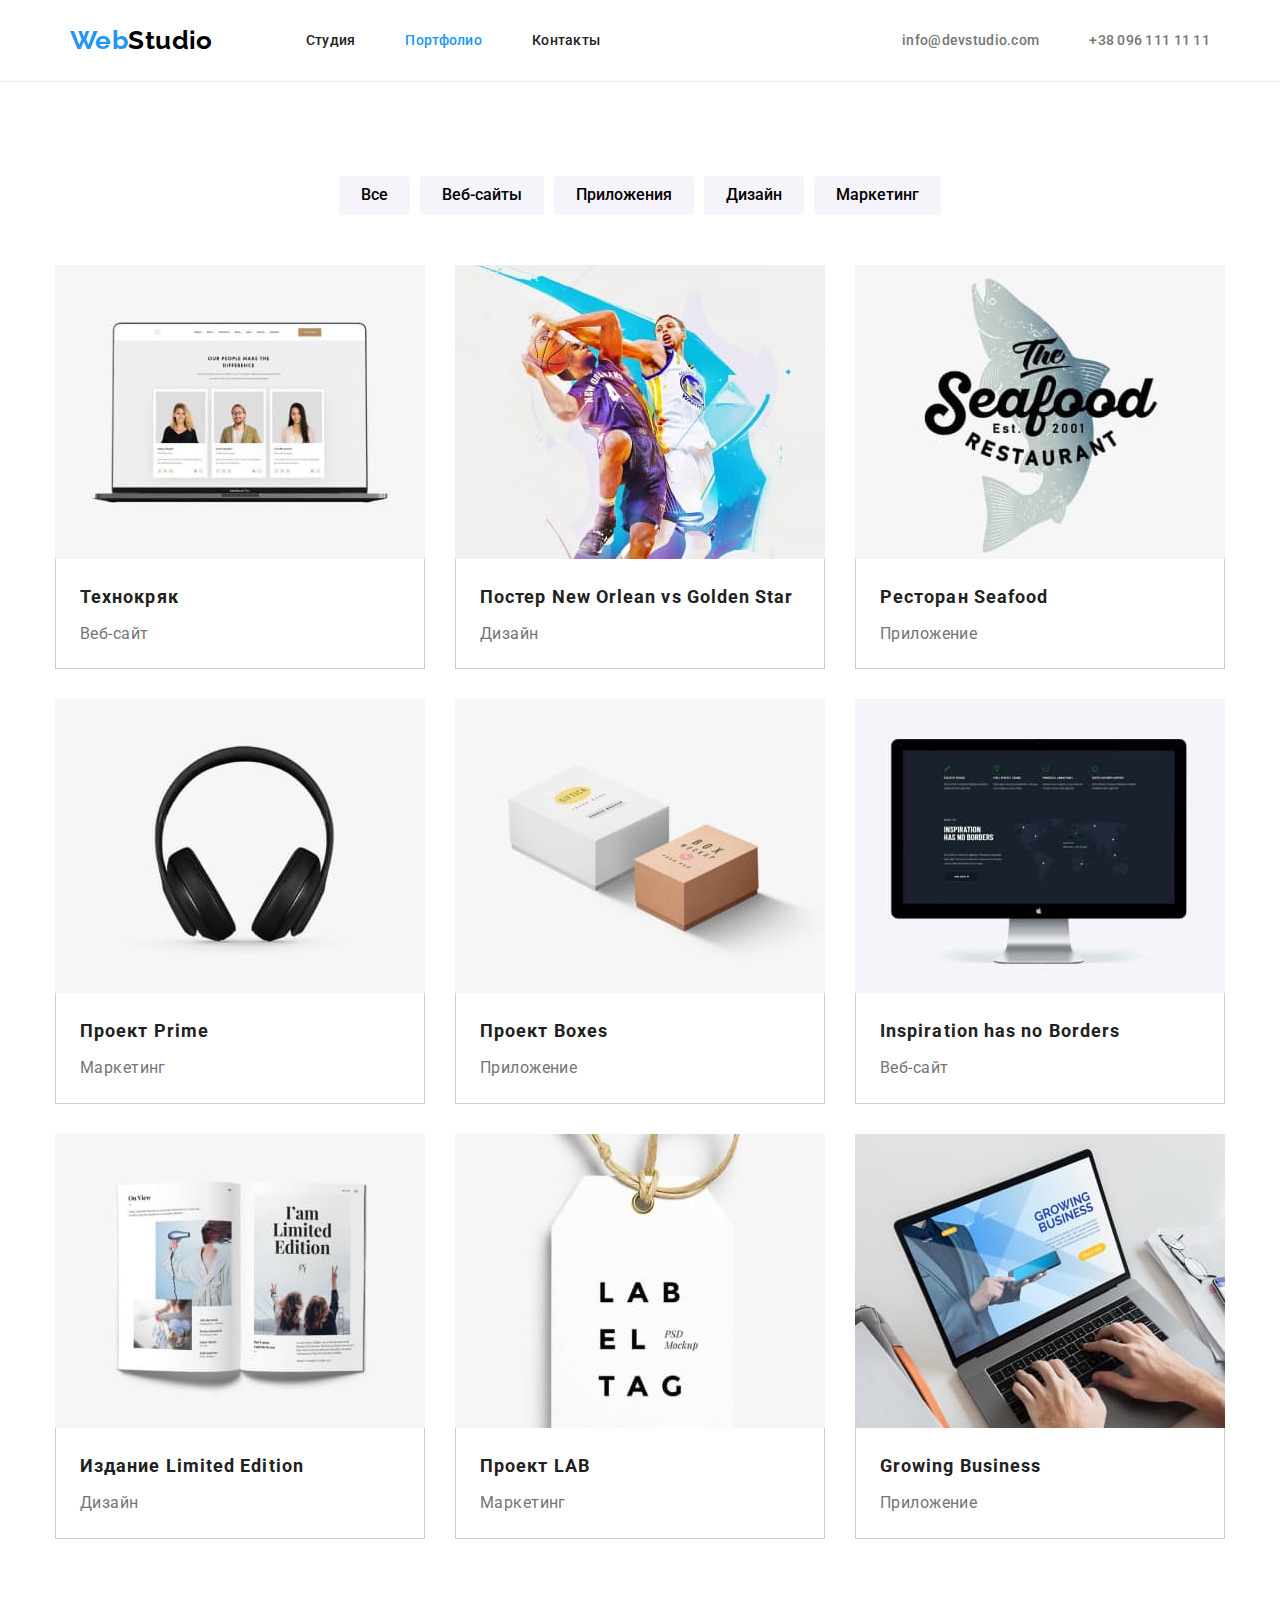
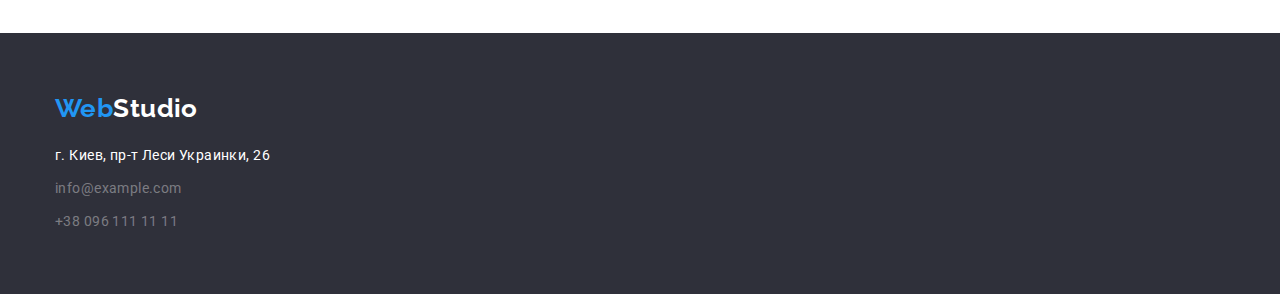
==== commit 2d63ae06: "add div.container" ====
--- a/portfolio.html
+++ b/portfolio.html
@@ -37,18 +37,20 @@
           </ul>
         </nav>
 
-        <ul class="contacts-list">
-          <li class="item">
-            <a href="mailto:info@devstudio.com" class="contacts-link"
-              >info@devstudio.com</a
-            >
-          </li>
-          <li class="item">
-            <a href="tel:+380961111111" class="contacts-link"
-              >+38 096 111 11 11</a
-            >
-          </li>
-        </ul>
+        <div class="container contacts-list">
+          <ul class="contacts-list">
+            <li class="item">
+              <a href="mailto:info@devstudio.com" class="contacts-link"
+                >info@devstudio.com</a
+              >
+            </li>
+            <li class="item">
+              <a href="tel:+380961111111" class="contacts-link"
+                >+38 096 111 11 11</a
+              >
+            </li>
+          </ul>
+        </div>
       </div>
     </header>
 
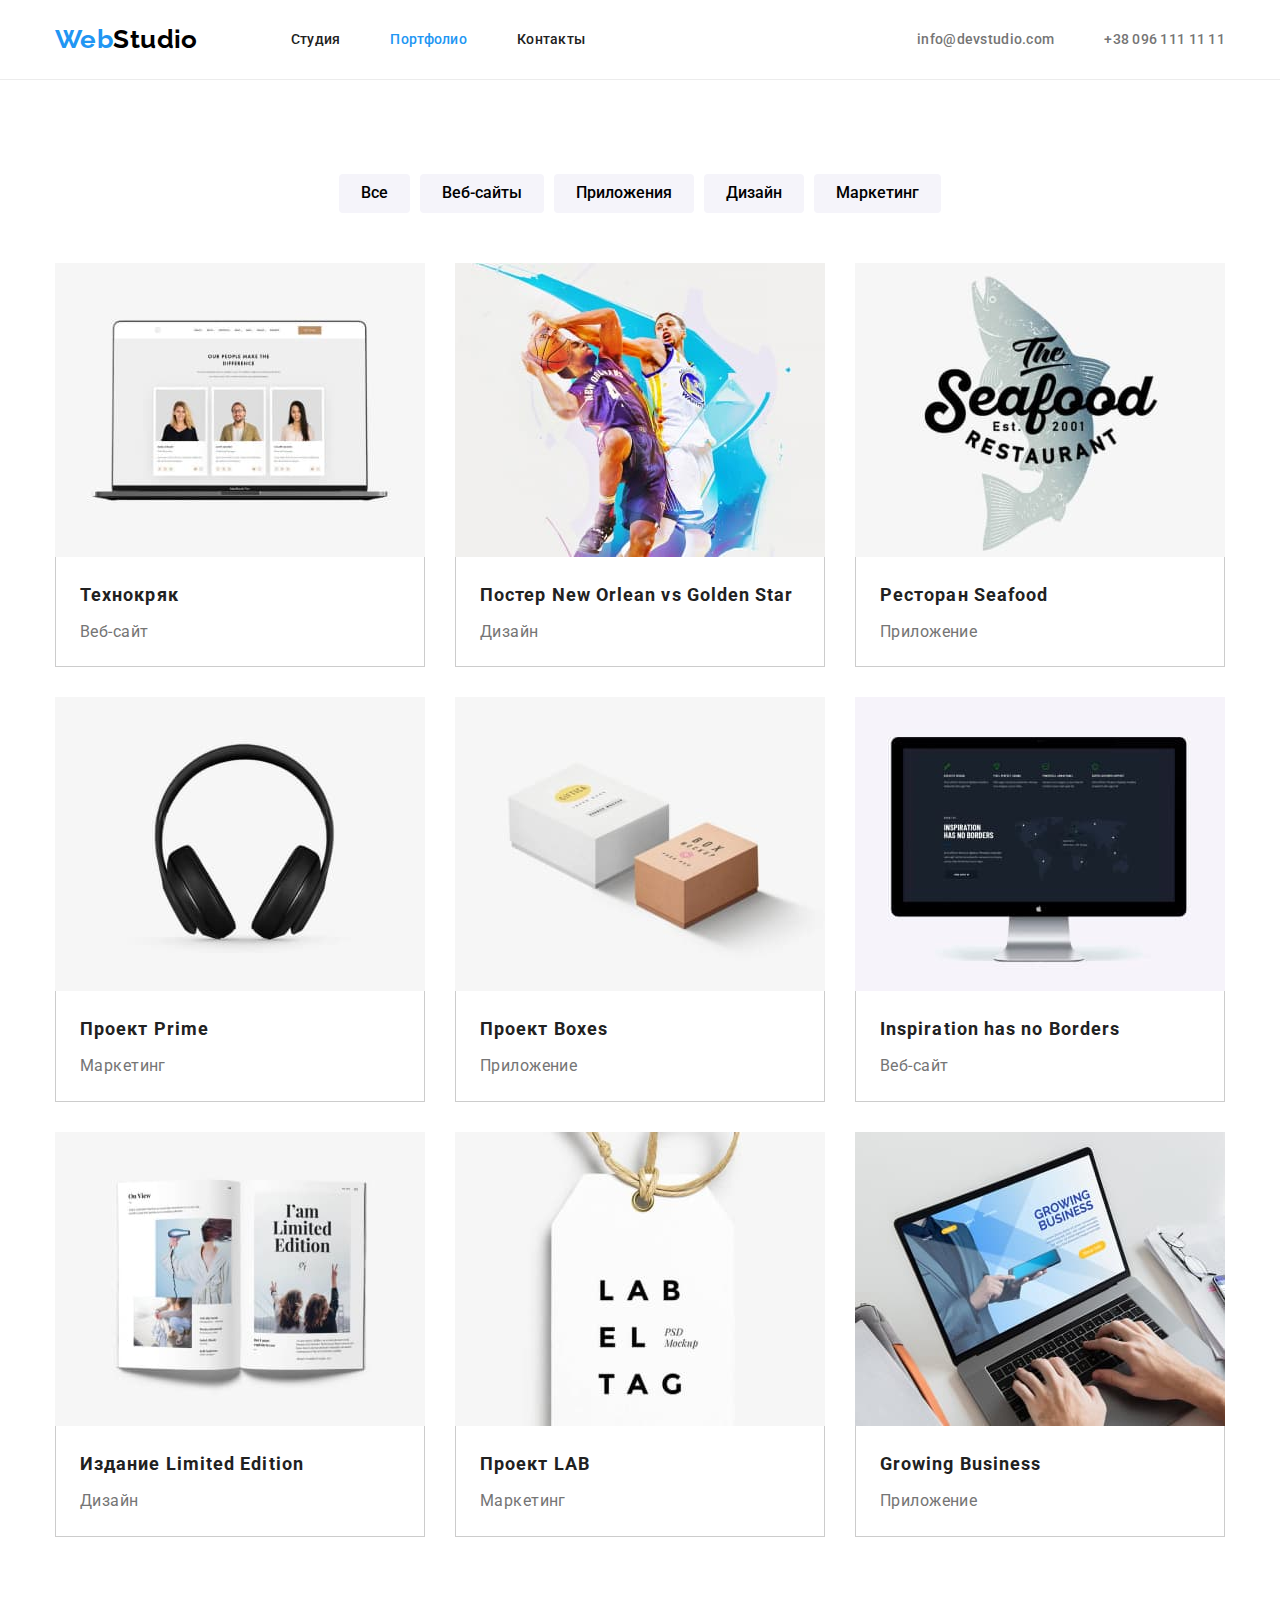
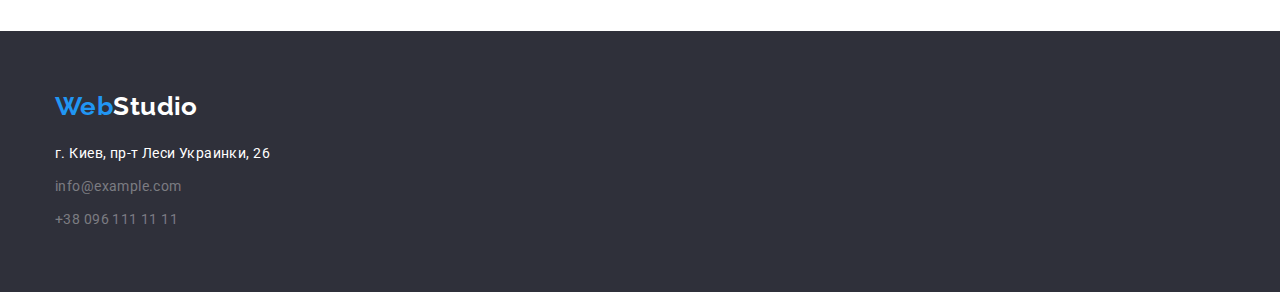
==== commit 947f0695: "." ====
--- a/portfolio.html
+++ b/portfolio.html
@@ -21,7 +21,7 @@
 
     <header class="header">
       <div class="container page-header">
-        <nav class="container header-nav">
+        <nav class="header-nav">
           <a href="./index.html" class="logo"
             ><span class="accent">Web</span>Studio</a
           >
@@ -37,20 +37,18 @@
           </ul>
         </nav>
 
-        <div class="container contacts-list">
-          <ul class="contacts-list">
-            <li class="item">
-              <a href="mailto:info@devstudio.com" class="contacts-link"
-                >info@devstudio.com</a
-              >
-            </li>
-            <li class="item">
-              <a href="tel:+380961111111" class="contacts-link"
-                >+38 096 111 11 11</a
-              >
-            </li>
-          </ul>
-        </div>
+        <ul class="contacts-list">
+          <li class="item">
+            <a href="mailto:info@devstudio.com" class="contacts-link"
+              >info@devstudio.com</a
+            >
+          </li>
+          <li class="item">
+            <a href="tel:+380961111111" class="contacts-link"
+              >+38 096 111 11 11</a
+            >
+          </li>
+        </ul>
       </div>
     </header>
 
--- a/css/styles.css
+++ b/css/styles.css
@@ -87,6 +87,7 @@
 }
 
 .header {
+    padding: 24px 0;
     background-color: var(--background-color);
     border-bottom: 1px solid #ECECEC;
 }
@@ -94,8 +95,6 @@
 .logo {
     display: inline-block;
     margin-right: 93px;
-    padding-top: 25px;
-    padding-bottom: 25px;
     font-family: 'Raleway';
     font-weight: 700;
     font-size: 26px;
@@ -128,8 +127,6 @@
 }
 
 .nav-link {
-    padding-top: 32px;
-    padding-bottom: 32px;
     font-weight: 500;
     line-height: 1.14;
     letter-spacing: 0.02em;
@@ -264,7 +261,7 @@
 }
 
 .team-descprition {
-    margin-bottom: 30px; 
+    padding-bottom: 30px; 
     font-size: 16px;
     line-height: 1.18;
     text-align: center;
@@ -357,6 +354,7 @@
 }
 
 .footer .logo {
+    margin-right: 0;
     padding: 0;
     display: inline-block;
     margin-bottom: 20px;
